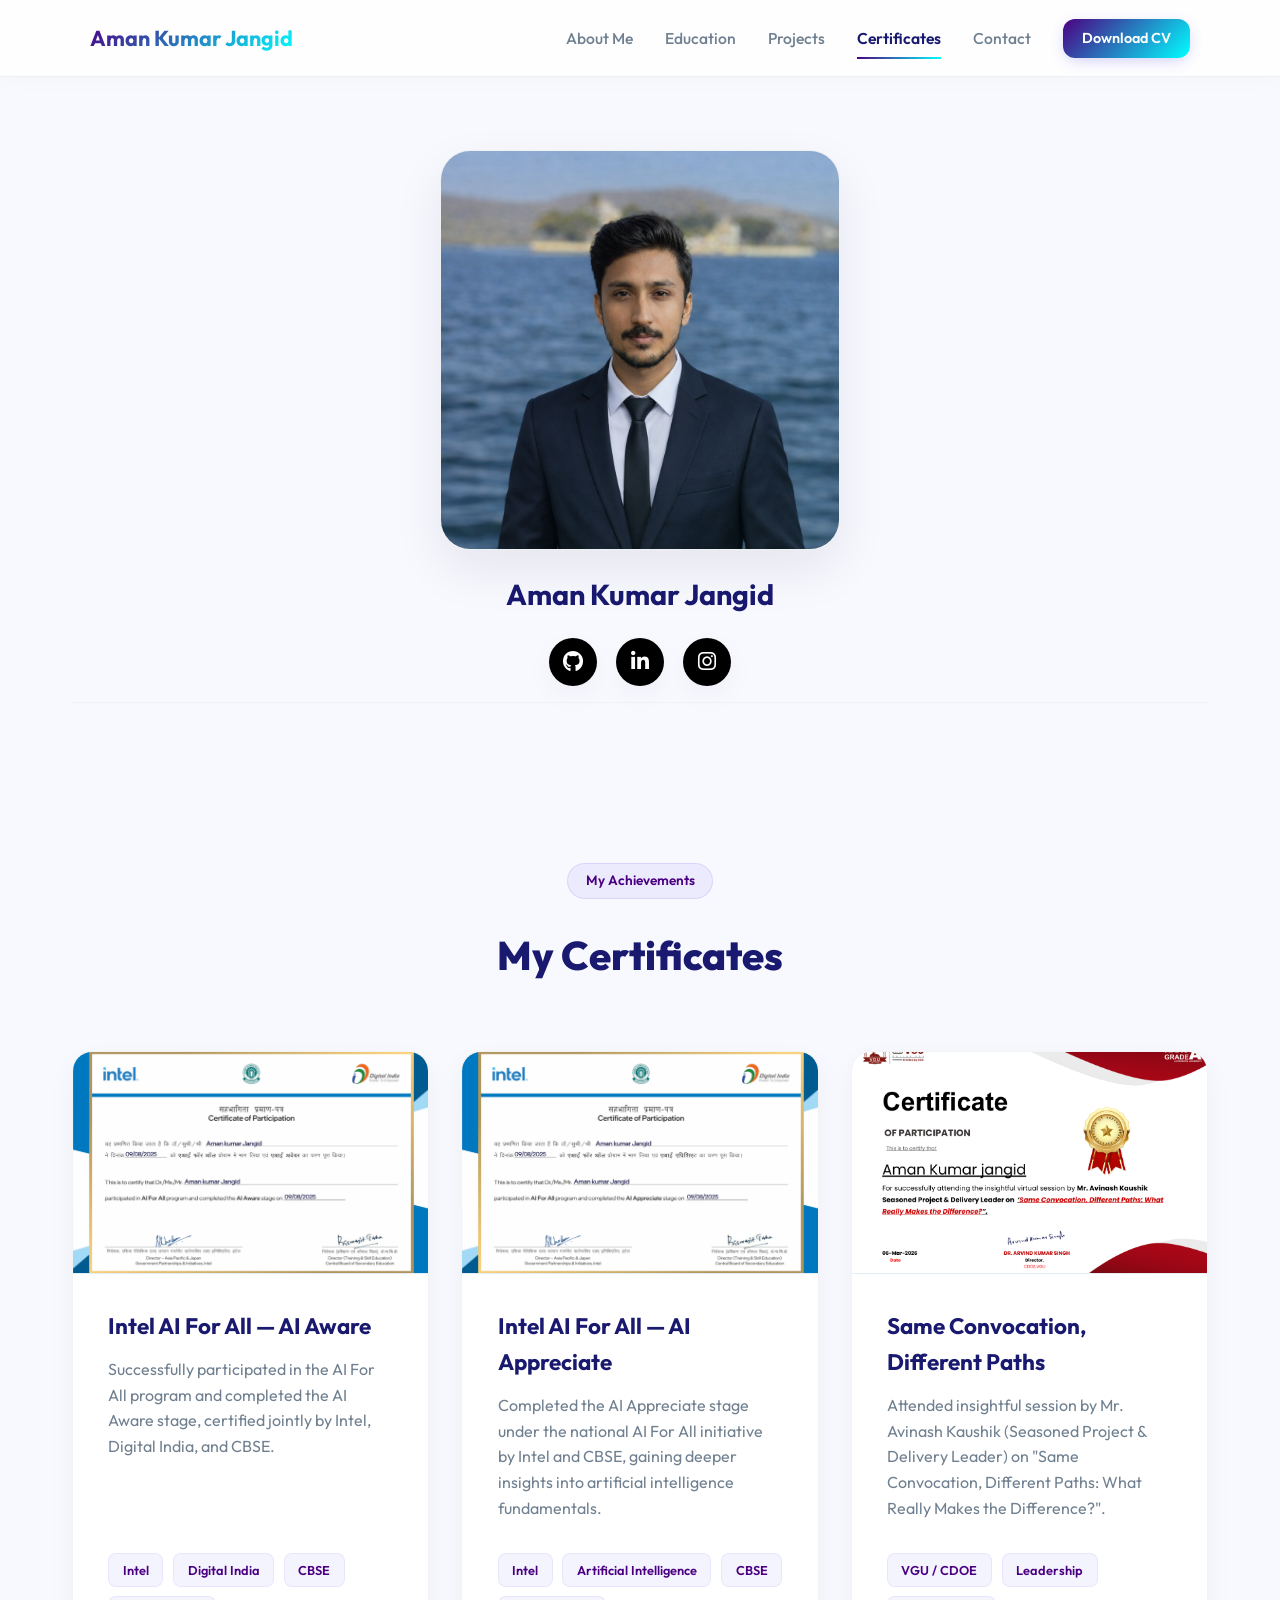
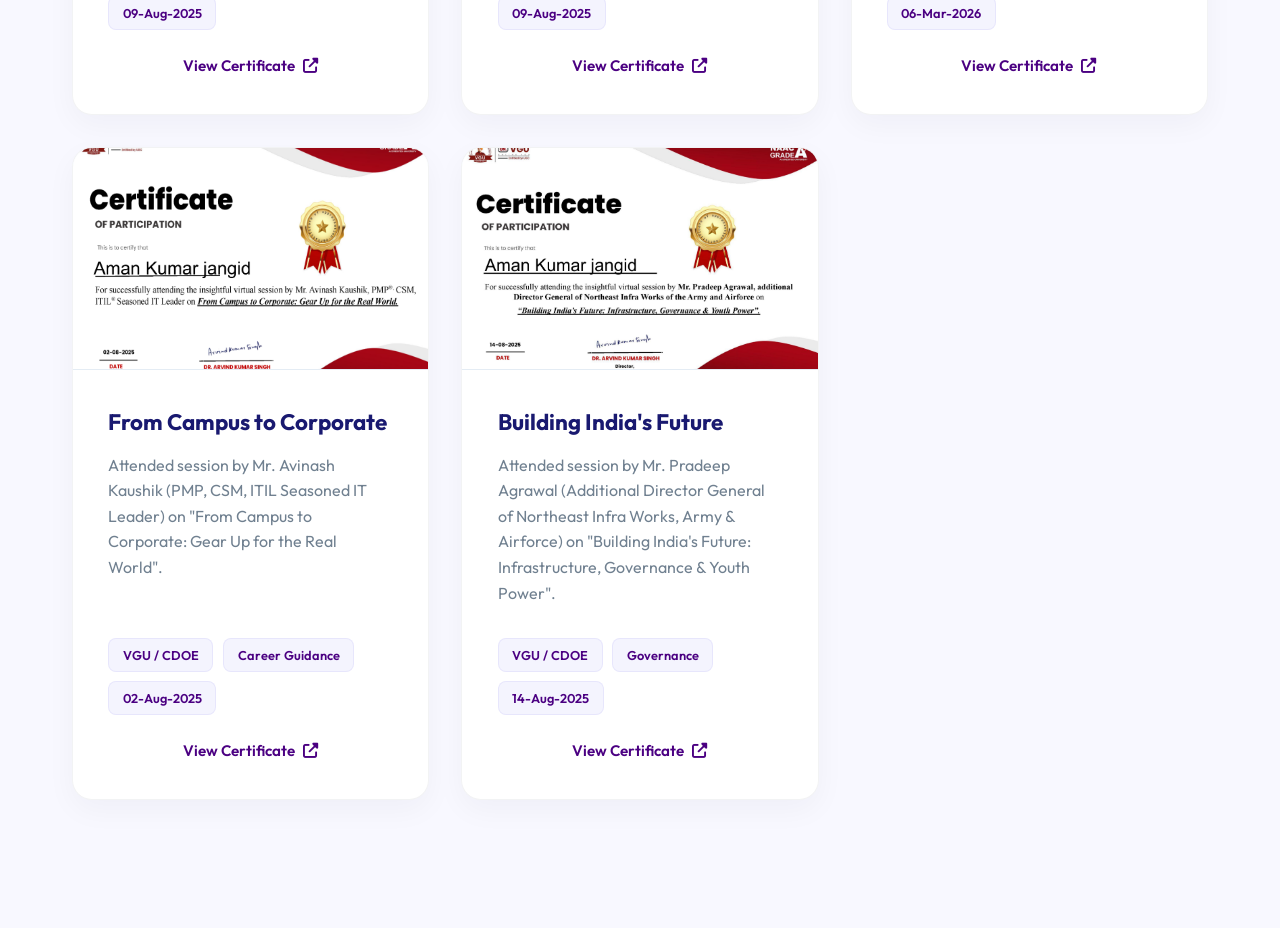
==== certificate.html @ 89d8d1a8 "certificate add update" ====
<!DOCTYPE html>
<html lang="en">
<head>
    <meta charset="UTF-8">
    <meta name="viewport" content="width=device-width, initial-scale=1.0">
    <title>Certificates - Aman Kumar Jangid</title>
    <link rel="icon" type="image/png" href="image_resume/aman.jpeg">
    <!-- Google Fonts -->
    <link rel="preconnect" href="https://fonts.googleapis.com">
    <link rel="preconnect" href="https://fonts.gstatic.com" crossorigin>
    <link href="https://fonts.googleapis.com/css2?family=Outfit:wght@300;400;500;600;700;800&display=swap" rel="stylesheet">
    <!-- Font Awesome -->
    <link rel="stylesheet" href="https://cdnjs.cloudflare.com/ajax/libs/font-awesome/6.4.0/css/all.min.css">
    <link rel="stylesheet" href="style.css">
</head>
<body>
    <!-- Background Video -->
    <div class="video-bg-container">
        <video autoplay loop muted playsinline class="video-bg">
            <source src="image_resume/3d.mp4" type="video/mp4">
        </video>
        <div class="video-bg-overlay"></div>
    </div>

    <!-- Header Navigation -->
    <header class="header">
        <a href="index.html" class="logo">Aman Kumar Jangid</a>
        <button class="mobile-nav-toggle" aria-label="Toggle navigation" id="menuToggle" aria-expanded="false">
            <span class="bar"></span>
            <span class="bar"></span>
            <span class="bar"></span>
        </button>
        <div class="nav-backdrop" id="navBackdrop"></div>
        <nav class="nav" id="navMenu">
            <a href="index.html" class="nav-link">About Me</a>
            <a href="education.html" class="nav-link">Education</a>
            <a href="project.html" class="nav-link">Projects</a>
            <a href="certificate.html" class="nav-link active">Certificates</a>
            <a href="contact.html" class="nav-link">Contact</a>
            <a href="image_resume/Aman_resume.pdf" download="Aman_Kumar_Jangid_CV.pdf" class="btn-cv">Download CV</a>
        </nav>
    </header>

    <main class="container">
        <!-- Profile Header Section -->
        <section class="profile-header-section" style="display: flex; flex-direction: column; align-items: center; text-align: center; gap: 0.8rem; padding: 2.5rem 0 1rem 0;">
            <div class="about-image-wrapper" style="margin: 0 auto;">
                <img src="image_resume/aman.jpeg" alt="Aman Kumar Jangid" class="about-image">
            </div>
            <h2 style="font-size: 1.8rem; font-weight: 700; color: var(--text-primary); margin: 0.5rem 0 0 0;">Aman Kumar Jangid</h2>
            <div class="social-links">
                <a href="https://github.com/aman977222" class="social-icon" aria-label="GitHub"><i class="fab fa-github"></i></a>
                <a href="https://www.linkedin.com/in/aman-kumar-jangid/" class="social-icon" aria-label="LinkedIn"><i class="fab fa-linkedin-in"></i></a>
                <a href="https://www.instagram.com/offical_aman1279/" class="social-icon" aria-label="Instagram"><i class="fab fa-instagram"></i></a>
            </div>
        </section>

        <!-- Certificates Section -->
        <section id="certificates" class="projects-section">
            <div class="section-header">
                <span class="badge">My Achievements</span>
                <h2 class="section-title">My Certificates</h2>
            </div>
            <div class="projects-grid">
                <!-- Certificate 1: Intel AI Aware -->
                <div class="project-card">
                    <div class="project-image">
                        <img src="certificate/intel_ai_aware.png" alt="Intel AI For All - AI Aware">
                    </div>
                    <div class="project-content">
                        <h3 class="project-name">Intel AI For All — AI Aware</h3>
                        <p class="project-desc">Successfully participated in the AI For All program and completed the AI Aware stage, certified jointly by Intel, Digital India, and CBSE.</p>
                        <div class="project-tech">
                            <span class="tech-tag">Intel</span>
                            <span class="tech-tag">Digital India</span>
                            <span class="tech-tag">CBSE</span>
                            <span class="tech-tag">09-Aug-2025</span>
                        </div>
                        <a href="certificate/intel_ai_aware.png" target="_blank" class="project-link">
                            View Certificate <i class="fas fa-external-link-alt link-icon"></i>
                        </a>
                    </div>
                </div>

                <!-- Certificate 2: Intel AI Appreciate -->
                <div class="project-card">
                    <div class="project-image">
                        <img src="certificate/intel_ai_appreciate.png" alt="Intel AI For All - AI Appreciate">
                    </div>
                    <div class="project-content">
                        <h3 class="project-name">Intel AI For All — AI Appreciate</h3>
                        <p class="project-desc">Completed the AI Appreciate stage under the national AI For All initiative by Intel and CBSE, gaining deeper insights into artificial intelligence fundamentals.</p>
                        <div class="project-tech">
                            <span class="tech-tag">Intel</span>
                            <span class="tech-tag">Artificial Intelligence</span>
                            <span class="tech-tag">CBSE</span>
                            <span class="tech-tag">09-Aug-2025</span>
                        </div>
                        <a href="certificate/intel_ai_appreciate.png" target="_blank" class="project-link">
                            View Certificate <i class="fas fa-external-link-alt link-icon"></i>
                        </a>
                    </div>
                </div>

                <!-- Certificate 3: VGU Webinar 1 -->
                <div class="project-card">
                    <div class="project-image">
                        <img src="certificate/certificate_1_p1.png" alt="Same Convocation, Different Paths">
                    </div>
                    <div class="project-content">
                        <h3 class="project-name">Same Convocation, Different Paths</h3>
                        <p class="project-desc">Attended insightful session by Mr. Avinash Kaushik (Seasoned Project &amp; Delivery Leader) on "Same Convocation, Different Paths: What Really Makes the Difference?".</p>
                        <div class="project-tech">
                            <span class="tech-tag">VGU / CDOE</span>
                            <span class="tech-tag">Leadership</span>
                            <span class="tech-tag">06-Mar-2026</span>
                        </div>
                        <a href="certificate/certificate_1_p1.png" target="_blank" class="project-link">
                            View Certificate <i class="fas fa-external-link-alt link-icon"></i>
                        </a>
                    </div>
                </div>

                <!-- Certificate 4: VGU Webinar 2 -->
                <div class="project-card">
                    <div class="project-image">
                        <img src="certificate/certificate_2_p1.png" alt="From Campus to Corporate">
                    </div>
                    <div class="project-content">
                        <h3 class="project-name">From Campus to Corporate</h3>
                        <p class="project-desc">Attended session by Mr. Avinash Kaushik (PMP, CSM, ITIL Seasoned IT Leader) on "From Campus to Corporate: Gear Up for the Real World".</p>
                        <div class="project-tech">
                            <span class="tech-tag">VGU / CDOE</span>
                            <span class="tech-tag">Career Guidance</span>
                            <span class="tech-tag">02-Aug-2025</span>
                        </div>
                        <a href="certificate/certificate_2_p1.png" target="_blank" class="project-link">
                            View Certificate <i class="fas fa-external-link-alt link-icon"></i>
                        </a>
                    </div>
                </div>

                <!-- Certificate 5: VGU Webinar 3 -->
                <div class="project-card">
                    <div class="project-image">
                        <img src="certificate/certificate_3_p1.png" alt="Building India's Future">
                    </div>
                    <div class="project-content">
                        <h3 class="project-name">Building India's Future</h3>
                        <p class="project-desc">Attended session by Mr. Pradeep Agrawal (Additional Director General of Northeast Infra Works, Army &amp; Airforce) on "Building India's Future: Infrastructure, Governance &amp; Youth Power".</p>
                        <div class="project-tech">
                            <span class="tech-tag">VGU / CDOE</span>
                            <span class="tech-tag">Governance</span>
                            <span class="tech-tag">14-Aug-2025</span>
                        </div>
                        <a href="certificate/certificate_3_p1.png" target="_blank" class="project-link">
                            View Certificate <i class="fas fa-external-link-alt link-icon"></i>
                        </a>
                    </div>
                </div>
            </div>
        </section>
    </main>

    <!-- Navigation & Interaction Script -->
    <script src="script.js" defer></script>
</body>
</html>
---- style.css ----
/* Core Design Tokens and Reset */
:root {
    --bg-primary: ghostwhite;
    --bg-secondary: white;
    --text-primary: midnightblue;
    --text-secondary: slategray;
    --accent-indigo: indigo;
    --primary-color: var(--accent-indigo);
    --accent-cyan: cyan;
    --gradient-accent: linear-gradient(135deg, var(--accent-indigo), var(--accent-cyan));
    --glass-bg: rgba(255, 255, 255, 0.8);
    --glass-border: rgba(15, 23, 42, 0.06);
    --card-shadow: 0 10px 30px rgba(15, 23, 42, 0.04);
    --card-shadow-hover: 0 20px 40px rgba(15, 23, 42, 0.08);
    --font-sans: 'Outfit', sans-serif;
    --transition-smooth: all 0.3s cubic-bezier(0.4, 0, 0.2, 1);
}

* {
    margin: 0;
    padding: 0;
    box-sizing: border-box;
}

html {
    scroll-behavior: smooth;
}

body {
    background-color: var(--bg-primary);
    color: var(--text-primary);
    font-family: var(--font-sans);
    line-height: 1.6;
    overflow-x: hidden;
}

/* Header Styling (Glassmorphism & Sticky) */
.header {
    position: fixed;
    top: 0;
    left: 0;
    width: 100%;
    display: flex;
    justify-content: space-between;
    align-items: center;
    padding: 1.1rem 7%;
    background: var(--glass-bg);
    backdrop-filter: blur(12px);
    -webkit-backdrop-filter: blur(12px);
    border-bottom: 1px solid var(--glass-border);
    z-index: 1000;
    transition: var(--transition-smooth);
    box-shadow: 0 4px 20px rgba(0, 0, 0, 0.02);
}

.logo {
    font-size: 1.35rem;
    font-weight: 700;
    text-decoration: none;
    color: var(--text-primary);
    background: var(--gradient-accent);
    -webkit-background-clip: text;
    background-clip: text;
    -webkit-text-fill-color: transparent;
    transition: var(--transition-smooth);
    white-space: nowrap;
    flex-shrink: 0;
}

.logo:hover {
    transform: translateY(-1px);
}

.nav {
    display: flex;
    gap: 2rem;
    align-items: center;
}

.nav-link {
    font-size: 0.98rem;
    font-weight: 500;
    color: var(--text-secondary);
    text-decoration: none;
    position: relative;
    padding: 0.5rem 0;
    transition: var(--transition-smooth);
    white-space: nowrap;
}

.nav-link::after {
    content: '';
    position: absolute;
    bottom: 0;
    left: 0;
    width: 0;
    height: 2px;
    background: var(--gradient-accent);
    transition: var(--transition-smooth);
}

.nav-link:hover {
    color: var(--text-primary);
}

.nav-link.active {
    color: var(--text-primary);
    font-weight: 600;
}

.nav-link.active::after {
    width: 100%;
}

.nav-link:hover::after {
    width: 100%;
}

.btn-cv {
    display: inline-flex;
    align-items: center;
    justify-content: center;
    padding: 0.5rem 1.2rem;
    border-radius: 12px;
    font-size: 0.9rem;
    font-weight: 600;
    text-decoration: none;
    cursor: pointer;
    background: var(--gradient-accent);
    color: white !important; /* Pure White */
    border: none;
    box-shadow: 0 4px 15px -3px rgba(79, 70, 229, 0.3); /* Indigo Shadow */
    transition: var(--transition-smooth);
    white-space: nowrap;
}

.btn-cv:hover {
    transform: translateY(-2px);
    box-shadow: 0 8px 20px -3px rgba(79, 70, 229, 0.5);
}

/* Mobile Nav Toggle Button */
.mobile-nav-toggle {
    display: none;
    flex-direction: column;
    justify-content: space-between;
    width: 28px;
    height: 20px;
    background: transparent;
    border: none;
    cursor: pointer;
    padding: 0;
    z-index: 1001;
}

.mobile-nav-toggle .bar {
    height: 2.5px;
    width: 100%;
    background: var(--text-primary);
    border-radius: 4px;
    transition: all 0.3s cubic-bezier(0.4, 0, 0.2, 1);
}

.mobile-nav-toggle.active .bar:nth-child(1) {
    transform: translateY(8.5px) rotate(45deg);
    background: var(--accent-indigo);
}

.mobile-nav-toggle.active .bar:nth-child(2) {
    opacity: 0;
    transform: scaleX(0);
}

.mobile-nav-toggle.active .bar:nth-child(3) {
    transform: translateY(-9px) rotate(-45deg);
    background: var(--accent-indigo);
}

/* Backdrop for Mobile Nav Drawer */
.nav-backdrop {
    position: fixed;
    top: 0;
    left: 0;
    width: 100vw;
    height: 100vh;
    background: rgba(15, 23, 42, 0.4);
    backdrop-filter: blur(4px);
    -webkit-backdrop-filter: blur(4px);
    opacity: 0;
    visibility: hidden;
    transition: opacity 0.3s ease, visibility 0.3s ease;
    z-index: 998;
}

.nav-backdrop.active {
    opacity: 1;
    visibility: visible;
}

/* Main Container and Spacing between Sections */
.container {
    padding-top: 110px;
    max-width: 1200px;
    margin: 0 auto;
    padding-left: 2rem;
    padding-right: 2rem;
}

section {
    padding: 6rem 0;
    margin-bottom: 4rem; /* Spacing between sections */
    border-bottom: 1px solid rgba(0, 0, 0, 0.03);
}

section:last-of-type {
    border-bottom: none;
    margin-bottom: 2rem;
}

/* Generic Section Header styling */
.section-header {
    text-align: center;
    margin-bottom: 4rem;
}

.section-title {
    font-size: 2.5rem;
    font-weight: 800;
    color: var(--text-primary);
    margin-top: 0.5rem;
}

/* About Section */
.about-section {
    display: flex;
    align-items: center;
}

.about-container {
    display: grid;
    grid-template-columns: 1fr 1.2fr;
    gap: 5rem;
    align-items: center;
    width: 100%;
}

@media (max-width: 768px) {
    .about-container {
        grid-template-columns: 1fr;
        gap: 3rem;
        text-align: center;
    }
}

.about-left-column {
    display: flex;
    flex-direction: column;
    align-items: center;
    gap: 1.5rem;
}

.social-links {
    display: flex;
    justify-content: center;
    align-items: center;
    gap: 1.2rem;
    margin-top: 0.5rem;
}

.social-icon {
    display: inline-flex;
    justify-content: center;
    align-items: center;
    width: 48px;
    height: 48px;
    border-radius: 50%;
    background: var(--bg-secondary);
    background-color: black;
    color: white;
    border: 1px solid var(--glass-border);
    font-size: 1.3rem;
    text-decoration: none !important;
    box-shadow: var(--card-shadow);
    transition: var(--transition-smooth);
}

.social-icon:hover {
    color: white;
    background: var(--gradient-accent);
    transform: translateY(-4px);
    box-shadow: 0 10px 20px rgba(79, 70, 229, 0.2);
    border-color: transparent;
}

.about-image-wrapper {
    position: relative;
    border-radius: 30px;
    overflow: hidden;
    aspect-ratio: 1;
    background: var(--bg-secondary);
    border: 1px solid var(--glass-border);
    box-shadow: 0 20px 50px rgba(15, 23, 42, 0.08);
    max-width: 400px;
    margin: 0 auto;
}

.about-image-wrapper::before {
    content: '';
    position: absolute;
    inset: 0;
    background: var(--gradient-accent);
    opacity: 0.03;
    z-index: 1;
    transition: var(--transition-smooth);
}

.about-image {
    width: 100%;
    height: 100%;
    object-fit: cover;
    display: block;
    transition: var(--transition-smooth);
}

.about-image-wrapper:hover .about-image {
    transform: scale(1.05);
}

.badge {
    display: inline-block;
    padding: 0.4rem 1.1rem;
    border-radius: 50px;
    background: rgba(79, 70, 229, 0.07);
    color: var(--accent-indigo);
    font-size: 0.85rem;
    font-weight: 600;
    margin-bottom: 1rem;
    border: 1px solid rgba(79, 70, 229, 0.12);
}

.about-title {
    font-size: 3rem;
    font-weight: 800;
    margin-bottom: 1.5rem;
    line-height: 1.15;
    letter-spacing: -0.02em;
}

.about-description {
    color: var(--text-secondary);
    font-size: 1.15rem;
    margin-bottom: 2rem;
}

.skills-wrapper {
    margin-bottom: 2.5rem;
    text-align: left;
}

.skills-wrapper h3 {
    font-size: 1.3rem;
    font-weight: 600;
    margin-bottom: 1.2rem;
    color: var(--text-primary);
}

.skills-list {
    display: grid;
    grid-template-columns: repeat(2, 1fr);
    gap: 1.2rem;
    list-style: none;
}

@media (max-width: 480px) {
    .skills-list {
        grid-template-columns: 1fr;
    }
}

.skills-list li {
    display: flex;
    align-items: center;
    gap: 0.75rem;
    color: var(--text-secondary);
    font-weight: 500;
    font-size: 1.05rem;
}

.skills-list li:hover {
    color: var(--text-primary);
}

.skill-dot {
    width: 8px;
    height: 8px;
    border-radius: 50%;
    background: var(--accent-cyan);
    box-shadow: 0 0 10px rgba(6, 182, 212, 0.4);
}

/* Education Section Styling */
.education-wrapper {
    margin-bottom: 2.5rem;
    text-align: left;
}

.education-wrapper h3 {
    font-size: 1.3rem;
    font-weight: 600;
    margin-bottom: 1.2rem;
    color: var(--text-primary);
}

.education-list {
    display: flex;
    flex-direction: column;
    gap: 1.2rem;
}

.education-card {
    background: var(--bg-secondary);
    border: 1px solid var(--glass-border);
    border-radius: 16px;
    padding: 1.2rem 1.5rem;
    box-shadow: var(--card-shadow);
    transition: var(--transition-smooth);
    position: relative;
    overflow: hidden;
}

.education-card:hover {
    transform: translateY(-2px);
    box-shadow: var(--card-shadow-hover);
    border-color: rgba(79, 70, 229, 0.1);
}

.education-card::before {
    content: '';
    position: absolute;
    top: 0;
    left: 0;
    height: 100%;
    width: 4px;
    background: var(--gradient-accent);
}

.education-card-header {
    display: flex;
    flex-direction: column;
    align-items: flex-start;
    gap: 0.4rem;
}

.education-degree {
    font-size: 1.1rem;
    font-weight: 700;
    color: var(--text-primary);
}

.education-duration {
    font-size: 0.85rem;
    font-weight: 600;
    color: var(--accent-indigo);
    background: rgba(79, 70, 229, 0.06);
    padding: 0.3rem 0.75rem;
    border-radius: 20px;
    border: 1px solid rgba(79, 70, 229, 0.1);
    white-space: nowrap;
}

.education-school {
    font-size: 0.95rem;
    color: var(--text-secondary);
    font-weight: 500;
    margin-top: 0.4rem;
}

/* Button & Icon Styling */
.btn {
    display: inline-flex;
    align-items: center;
    justify-content: center;
    gap: 0.75rem;
    padding: 0.9rem 2.2rem;
    border-radius: 14px;
    font-size: 1rem;
    font-weight: 600;
    text-decoration: none;
    cursor: pointer;
    transition: var(--transition-smooth);
}

.btn-primary {
    background: var(--gradient-accent);
    color: white; /* Pure White */
    border: none;
    box-shadow: 0 10px 25px -5px rgba(79, 70, 229, 0.3); /* Indigo Shadow */
}

.btn-primary:hover {
    transform: translateY(-2px);
    box-shadow: 0 15px 30px -5px rgba(79, 70, 229, 0.45);
}

.btn-primary:active {
    transform: translateY(0);
}

.icon {
    width: 20px;
    height: 20px;
}

/* Projects Section Styling */
.projects-grid {
    display: grid;
    grid-template-columns: repeat(auto-fit, minmax(320px, 1fr));
    gap: 2rem;
    width: 100%;
}

.project-card {
    background-color: var(--bg-secondary);
    border-radius: 20px;
    border: 1px solid rgba(15, 23, 42, 0.05);
    box-shadow: var(--card-shadow);
    transition: var(--transition-smooth);
    overflow: hidden;
    display: flex;
    flex-direction: column;
}

.project-card:hover {
    transform: translateY(-6px);
    box-shadow: var(--card-shadow-hover);
    border-color: rgba(79, 70, 229, 0.1);
}

.project-image {
    width: 100%;
    aspect-ratio: 16 / 10;
    overflow: hidden;
    background-color: aliceblue;
    border-bottom: 1px solid rgba(15, 23, 42, 0.05);
}

.project-image img {
    width: 100%;
    height: 100%;
    object-fit: cover;
    transition: var(--transition-smooth);
}

.project-card:hover .project-image img {
    transform: scale(1.04);
}

.project-content {
    padding: 2.2rem;
    display: flex;
    flex-direction: column;
    flex-grow: 1;
}

.project-name {
    font-size: 1.4rem;
    font-weight: 700;
    margin-bottom: 0.75rem;
    color: var(--text-primary);
}

.project-desc {
    color: var(--text-secondary);
    font-size: 1rem;
    line-height: 1.6;
    margin-bottom: 2rem;
    flex-grow: 1;
}

.project-tech {
    display: flex;
    flex-wrap: wrap;
    gap: 0.6rem;
}

.tech-tag {
    font-size: 0.8rem;
    font-weight: 600;
    color: var(--accent-indigo);
    background: rgba(79, 70, 229, 0.06);
    padding: 0.35rem 0.85rem;
    border-radius: 8px;
    border: 1px solid rgba(79, 70, 229, 0.08);
}

.project-link {
    margin-top: 1.5rem;
    display: inline-flex;
    align-items: center;
    gap: 0.5rem;
    color: var(--accent-indigo);
    text-decoration: none;
    font-weight: 600;
    font-size: 0.95rem;
    align-self: center;
    transition: var(--transition-smooth);
}

.project-link:hover {
    color: var(--accent-cyan);
}

.link-icon {
    width: 16px;
    height: 16px;
    transition: var(--transition-smooth);
}

.project-link:hover .link-icon {
    transform: translate(2px, -2px);
}

/* Contact Section Styling */
.contact-section {
    display: flex;
    flex-direction: column;
    align-items: center;
}

.contact-card {
    background: var(--bg-secondary);
    width: 100%;
    max-width: 600px;
    border-radius: 24px;
    padding: 3rem;
    box-shadow: var(--card-shadow);
    border: 1px solid rgba(15, 23, 42, 0.04);
}

@media (max-width: 576px) {
    .contact-card {
        padding: 2rem 1.5rem;
    }
}

.contact-form {
    display: flex;
    flex-direction: column;
    gap: 1.5rem;
}

.form-group {
    display: flex;
    flex-direction: column;
    gap: 0.5rem;
}

.form-label {
    font-size: 0.95rem;
    font-weight: 600;
    color: var(--text-primary);
    margin-left: 0.2rem;
}

.form-input, .form-textarea {
    font-family: var(--font-sans);
    font-size: 1rem;
    padding: 0.9rem 1.1rem;
    border-radius: 12px;
    border: 1px solid lightgray;
    background-color: white;
    color: var(--text-primary);
    transition: var(--transition-smooth);
    outline: none;
}

.form-input::placeholder, .form-textarea::placeholder {
    color: lightslategray;
}

.form-input:focus, .form-textarea:focus {
    border-color: var(--accent-indigo);
    box-shadow: 0 0 0 4px rgba(79, 70, 229, 0.12);
}

.btn-submit {
    align-self: flex-start;
    width: 100%;
    margin-top: 1rem;
}

@media (min-width: 576px) {
    .btn-submit {
        width: auto;
    }
}

/* ==========================================
   Web3Forms Custom Premium Notifications & Loader
   ========================================== */



/* Form Status Messages */
.form-status {
    width: 100%;
    padding: 0;
    border-radius: 14px;
    font-size: 0.95rem;
    font-weight: 600;
    display: flex;
    align-items: center;
    gap: 0.8rem;
    transition: all 0.35s cubic-bezier(0.4, 0, 0.2, 1);
    opacity: 0;
    transform: translateY(8px);
    pointer-events: none;
    max-height: 0;
    overflow: hidden;
    border: 1px solid transparent;
}

.form-status.show {
    opacity: 1;
    transform: translateY(0);
    pointer-events: auto;
    max-height: 80px;
    padding: 1rem 1.2rem;
    margin-top: 1.2rem;
}

.form-status.success {
    background: rgba(16, 185, 129, 0.06);
    border-color: rgba(16, 185, 129, 0.2);
    color: darkgreen;
}

.form-status.error {
    background: rgba(239, 68, 68, 0.06);
    border-color: rgba(239, 68, 68, 0.2);
    color: darkred;
}

.status-icon {
    font-size: 1.1rem;
    display: inline-flex;
    align-items: center;
    justify-content: center;
    width: 22px;
    height: 22px;
    border-radius: 50%;
    background: currentColor;
    color: white;
    font-weight: bold;
}

.form-status.success .status-icon {
    background: mediumseagreen;
}

.form-status.error .status-icon {
    background: crimson;
}

/* Loading Spinner for Submit Button */
.btn-submit:disabled {
    opacity: 0.75;
    cursor: not-allowed;
    transform: none !important;
    box-shadow: none !important;
}

.btn-submit .spinner {
    width: 18px;
    height: 18px;
    border: 2.5px solid rgba(255, 255, 255, 0.3);
    border-radius: 50%;
    border-top-color: white;
    animation: spin 0.8s linear infinite;
    display: inline-block;
}

@keyframes spin {
    to {
        transform: rotate(360deg);
    }
}

@keyframes fadeIn {
    from {
        opacity: 0;
        transform: translateY(-8px);
    }
    to {
        opacity: 1;
        transform: translateY(0);
    }
}

/* Contact Grid Layout */
.contact-container {
    display: grid;
    grid-template-columns: 1fr 1.2fr;
    gap: 4rem;
    align-items: start;
    width: 100%;
    max-width: 1100px;
    margin: 0 auto;
}

.contact-info-column {
    background: var(--bg-secondary);
    border-radius: 24px;
    padding: 3rem;
    box-shadow: var(--card-shadow);
    border: 1px solid rgba(15, 23, 42, 0.04);
    display: flex;
    flex-direction: column;
    gap: 1.5rem;
}

.contact-info-column h3 {
    font-size: 1.8rem;
    font-weight: 700;
    color: var(--text-primary);
}

.contact-info-subtitle {
    font-size: 1.05rem;
    color: var(--text-secondary);
    line-height: 1.6;
}

.contact-info-column .about-contact-info {
    display: flex;
    flex-direction: column;
    gap: 1.2rem;
    margin-top: 1rem;
}

.contact-info-column .about-contact-info p {
    display: flex;
    align-items: center;
    gap: 1.2rem;
    font-size: 1.05rem;
    color: var(--text-primary);
    font-weight: 500;
}

.contact-info-column .about-contact-info i {
    color: var(--primary-color);
    font-size: 1.4rem;
    width: 44px;
    height: 44px;
    background: rgba(79, 70, 229, 0.06);
    border-radius: 50%;
    display: inline-flex;
    justify-content: center;
    align-items: center;
    flex-shrink: 0;
    transition: var(--transition-smooth);
    border: 1px solid rgba(79, 70, 229, 0.1);
}

.contact-info-column .about-contact-info p:hover i {
    background: var(--gradient-accent);
    color: white; /* Pure White */
    transform: translateY(-2px);
    border-color: transparent;
}

/* ==========================================
   Background Video Styles
   ========================================== */

.video-bg-container {
    position: fixed;
    top: 0;
    left: 0;
    width: 100vw;
    height: 100vh;
    z-index: -100;
    overflow: hidden;
    pointer-events: none;
    background: transparent;
}

.video-bg {
    position: absolute;
    top: 50%;
    left: 50%;
    width: 100%;
    height: 100%;
    object-fit: cover;
    transform: translate(-50%, -50%);
}

.video-bg-overlay {
    position: absolute;
    top: 0;
    left: 0;
    width: 100%;
    height: 100%;
    background: transparent;
}

/* ==========================================
   Responsive & Mobile Styles
   ========================================== */

@media (max-width: 992px) {
    .about-container {
        gap: 3.5rem;
    }
    .about-title {
        font-size: 2.5rem;
    }
}

@media (max-width: 768px) {
    .header {
        padding: 0.85rem 5%;
    }

    .logo {
        font-size: 1.2rem;
    }

    .mobile-nav-toggle {
        display: flex;
    }

    .nav {
        position: fixed;
        top: 0;
        right: -100%;
        width: min(78vw, 300px);
        height: 100vh;
        background: rgba(255, 255, 255, 0.98);
        backdrop-filter: blur(24px);
        -webkit-backdrop-filter: blur(24px);
        box-shadow: -10px 0 35px rgba(15, 23, 42, 0.12);
        display: flex;
        flex-direction: column;
        justify-content: flex-start;
        align-items: flex-start;
        padding: 5.5rem 1.8rem 2rem 1.8rem;
        gap: 1.2rem;
        transition: right 0.35s cubic-bezier(0.4, 0, 0.2, 1);
        z-index: 999;
        border-left: 1px solid var(--glass-border);
    }

    .nav.active {
        right: 0;
    }

    .nav-link {
        font-size: 1.1rem;
        width: 100%;
        padding: 0.6rem 0;
        border-bottom: 1px solid rgba(15, 23, 42, 0.04);
    }

    .nav-link::after {
        display: none;
    }

    .nav-link.active {
        color: var(--accent-indigo);
        font-weight: 700;
        padding-left: 0.5rem;
        border-left: 3px solid var(--accent-indigo);
    }

    .btn-cv {
        margin-top: 0.8rem;
        width: 100%;
        text-align: center;
        padding: 0.75rem 1.2rem;
        font-size: 0.95rem;
    }

    .container {
        padding-top: 85px;
        padding-left: 1.2rem;
        padding-right: 1.2rem;
    }

    section {
        padding: 3rem 0;
        margin-bottom: 2rem;
    }

    .about-container {
        grid-template-columns: 1fr;
        gap: 2.2rem;
        text-align: center;
    }

    .about-image-wrapper {
        max-width: 230px;
    }

    .about-title {
        font-size: 2.1rem;
        margin-bottom: 1rem;
    }

    .about-description {
        font-size: 1rem;
        margin-bottom: 1.5rem;
    }

    .section-title {
        font-size: 2rem;
    }

    .section-header {
        margin-bottom: 2.5rem;
    }

    .skills-list {
        grid-template-columns: 1fr;
        gap: 0.8rem;
    }

    .education-card {
        padding: 1rem 1.2rem;
    }

    .projects-grid {
        grid-template-columns: 1fr;
        gap: 1.5rem;
    }

    .project-content {
        padding: 1.5rem;
    }

    .project-desc {
        margin-bottom: 1.2rem;
        font-size: 0.95rem;
    }

    .contact-container {
        grid-template-columns: 1fr;
        gap: 2rem;
    }

    .contact-card,
    .contact-info-column {
        padding: 1.8rem 1.4rem;
        border-radius: 20px;
    }

    .contact-info-column .about-contact-info p {
        font-size: 0.95rem;
        gap: 0.9rem;
        word-break: break-word;
        overflow-wrap: break-word;
    }
}

@media (max-width: 480px) {
    .header {
        padding: 0.75rem 4%;
    }

    .logo {
        font-size: 1.1rem;
    }

    .container {
        padding-top: 75px;
        padding-left: 0.9rem;
        padding-right: 0.9rem;
    }

    section {
        padding: 2.2rem 0;
        margin-bottom: 1.5rem;
    }

    .about-image-wrapper {
        max-width: 190px;
        border-radius: 22px;
    }

    .about-title {
        font-size: 1.7rem;
    }

    .section-title {
        font-size: 1.65rem;
    }

    .contact-card,
    .contact-info-column {
        padding: 1.4rem 1rem;
        border-radius: 16px;
    }

    .contact-info-column .about-contact-info i {
        width: 38px;
        height: 38px;
        font-size: 1.15rem;
    }

    .btn {
        padding: 0.8rem 1.5rem;
        font-size: 0.95rem;
    }

    .certificates-grid {
        grid-template-columns: 1fr;
        gap: 1.5rem;
    }
}

/* ==========================================
   Certificates Section, Cards & Lightbox Styles
   ========================================== */
.certificates-section {
    padding: 2rem 0 4rem 0;
}

.certificates-grid {
    display: grid;
    grid-template-columns: repeat(auto-fit, minmax(330px, 1fr));
    gap: 2.2rem;
    width: 100%;
}

.certificate-card {
    background: var(--bg-secondary);
    border-radius: 20px;
    border: 1px solid rgba(15, 23, 42, 0.06);
    box-shadow: var(--card-shadow);
    transition: var(--transition-smooth);
    overflow: hidden;
    display: flex;
    flex-direction: column;
    position: relative;
}

.certificate-card:hover {
    transform: translateY(-8px);
    box-shadow: 0 25px 45px -10px rgba(79, 70, 229, 0.18);
    border-color: rgba(79, 70, 229, 0.25);
}

.certificate-thumb-wrapper {
    position: relative;
    width: 100%;
    aspect-ratio: 16 / 11;
    background: #f8fafc;
    overflow: hidden;
    cursor: pointer;
    border-bottom: 1px solid rgba(15, 23, 42, 0.05);
    display: flex;
    align-items: center;
    justify-content: center;
}

.certificate-thumb {
    width: 100%;
    height: 100%;
    object-fit: contain;
    background: #ffffff;
    padding: 0.4rem;
    transition: transform 0.4s cubic-bezier(0.4, 0, 0.2, 1);
    display: block;
}

.certificate-card:hover .certificate-thumb {
    transform: scale(1.05);
}

.certificate-overlay {
    position: absolute;
    inset: 0;
    background: rgba(15, 23, 42, 0.6);
    backdrop-filter: blur(4px);
    -webkit-backdrop-filter: blur(4px);
    display: flex;
    flex-direction: column;
    align-items: center;
    justify-content: center;
    gap: 0.6rem;
    opacity: 0;
    transition: opacity 0.3s ease;
    color: #ffffff;
}

.certificate-card:hover .certificate-overlay {
    opacity: 1;
}

.certificate-overlay span {
    font-weight: 600;
    font-size: 0.95rem;
    letter-spacing: 0.3px;
    display: flex;
    align-items: center;
    gap: 0.5rem;
    background: rgba(255, 255, 255, 0.25);
    padding: 0.45rem 1.1rem;
    border-radius: 30px;
    border: 1px solid rgba(255, 255, 255, 0.4);
    box-shadow: 0 4px 15px rgba(0, 0, 0, 0.2);
}

.certificate-content {
    padding: 1.8rem;
    display: flex;
    flex-direction: column;
    flex-grow: 1;
    gap: 1rem;
}

.certificate-meta {
    display: flex;
    justify-content: space-between;
    align-items: center;
    flex-wrap: wrap;
    gap: 0.5rem;
    font-size: 0.85rem;
}

.certificate-issuer {
    font-weight: 600;
    color: var(--accent-indigo);
    background: rgba(79, 70, 229, 0.08);
    padding: 0.3rem 0.8rem;
    border-radius: 30px;
    border: 1px solid rgba(79, 70, 229, 0.15);
}

.certificate-date {
    color: var(--text-secondary);
    display: flex;
    align-items: center;
    gap: 0.35rem;
    font-weight: 500;
}

.certificate-title {
    font-size: 1.2rem;
    font-weight: 700;
    color: var(--text-primary);
    line-height: 1.4;
}

.certificate-speaker {
    font-size: 0.92rem;
    color: var(--text-secondary);
    display: flex;
    align-items: flex-start;
    gap: 0.6rem;
    line-height: 1.5;
}

.certificate-speaker i {
    color: var(--accent-indigo);
    margin-top: 4px;
    flex-shrink: 0;
}

.certificate-actions {
    display: flex;
    gap: 0.8rem;
    margin-top: auto;
    padding-top: 0.8rem;
}

.btn-cert-view, .btn-cert-download {
    flex: 1;
    display: inline-flex;
    align-items: center;
    justify-content: center;
    gap: 0.5rem;
    padding: 0.7rem 1rem;
    border-radius: 12px;
    font-size: 0.9rem;
    font-weight: 600;
    text-decoration: none;
    transition: var(--transition-smooth);
    cursor: pointer;
    white-space: nowrap;
}

.btn-cert-view {
    background: rgba(79, 70, 229, 0.08);
    color: var(--accent-indigo);
    border: 1px solid rgba(79, 70, 229, 0.2);
}

.btn-cert-view:hover {
    background: var(--accent-indigo);
    color: #ffffff;
    transform: translateY(-2px);
    box-shadow: 0 4px 12px rgba(79, 70, 229, 0.25);
}

.btn-cert-download {
    background: var(--gradient-accent);
    color: #ffffff !important;
    border: none;
    box-shadow: 0 4px 15px -2px rgba(79, 70, 229, 0.3);
}

.btn-cert-download:hover {
    transform: translateY(-2px);
    box-shadow: 0 8px 20px -2px rgba(79, 70, 229, 0.45);
}

/* Modal Lightbox for Certificate Zoom View */
.cert-modal {
    position: fixed;
    inset: 0;
    background: rgba(15, 23, 42, 0.82);
    backdrop-filter: blur(12px);
    -webkit-backdrop-filter: blur(12px);
    z-index: 2000;
    display: flex;
    align-items: center;
    justify-content: center;
    padding: 1.5rem;
    opacity: 0;
    visibility: hidden;
    transition: all 0.3s cubic-bezier(0.4, 0, 0.2, 1);
}

.cert-modal.active {
    opacity: 1;
    visibility: visible;
}

.cert-modal-dialog {
    position: relative;
    max-width: 900px;
    width: 100%;
    background: #ffffff;
    border-radius: 24px;
    overflow: hidden;
    box-shadow: 0 30px 70px rgba(0, 0, 0, 0.4);
    transform: scale(0.92);
    transition: transform 0.3s cubic-bezier(0.4, 0, 0.2, 1);
    display: flex;
    flex-direction: column;
}

.cert-modal.active .cert-modal-dialog {
    transform: scale(1);
}

.cert-modal-header {
    padding: 1.2rem 1.8rem;
    display: flex;
    align-items: center;
    justify-content: space-between;
    border-bottom: 1px solid rgba(15, 23, 42, 0.08);
    background: #fafafa;
}

.cert-modal-title {
    font-size: 1.15rem;
    font-weight: 700;
    color: var(--text-primary);
}

.cert-modal-close {
    background: transparent;
    border: none;
    font-size: 1.3rem;
    cursor: pointer;
    color: var(--text-secondary);
    width: 38px;
    height: 38px;
    display: flex;
    align-items: center;
    justify-content: center;
    border-radius: 50%;
    transition: var(--transition-smooth);
}

.cert-modal-close:hover {
    background: rgba(0, 0, 0, 0.08);
    color: #000;
}

.cert-modal-body {
    padding: 1.5rem;
    display: flex;
    align-items: center;
    justify-content: center;
    background: #f1f5f9;
    max-height: 68vh;
    overflow: auto;
}

.cert-modal-body img {
    max-width: 100%;
    max-height: 62vh;
    object-fit: contain;
    border-radius: 12px;
    box-shadow: 0 10px 30px rgba(0, 0, 0, 0.15);
    background: #ffffff;
}

.cert-modal-footer {
    padding: 1.2rem 1.8rem;
    display: flex;
    justify-content: flex-end;
    gap: 1rem;
    border-top: 1px solid rgba(15, 23, 42, 0.08);
    background: #ffffff;
}
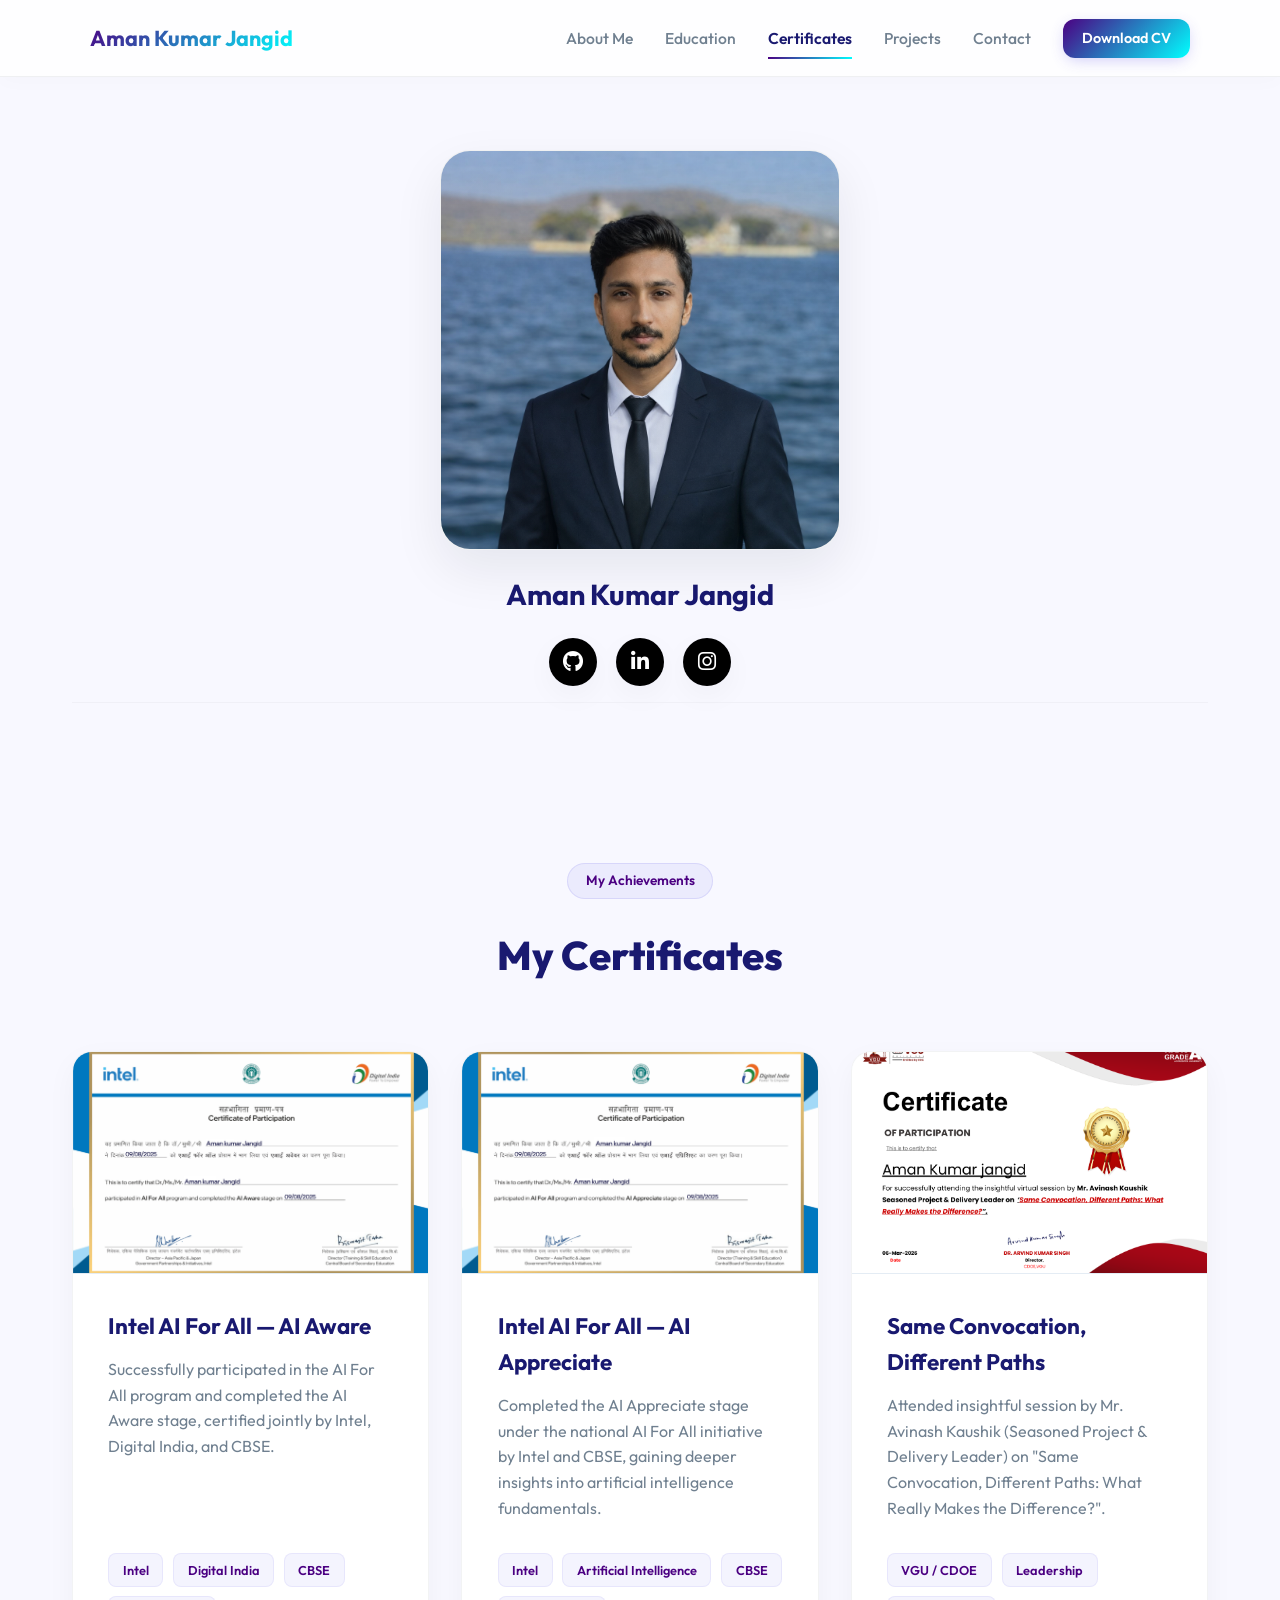
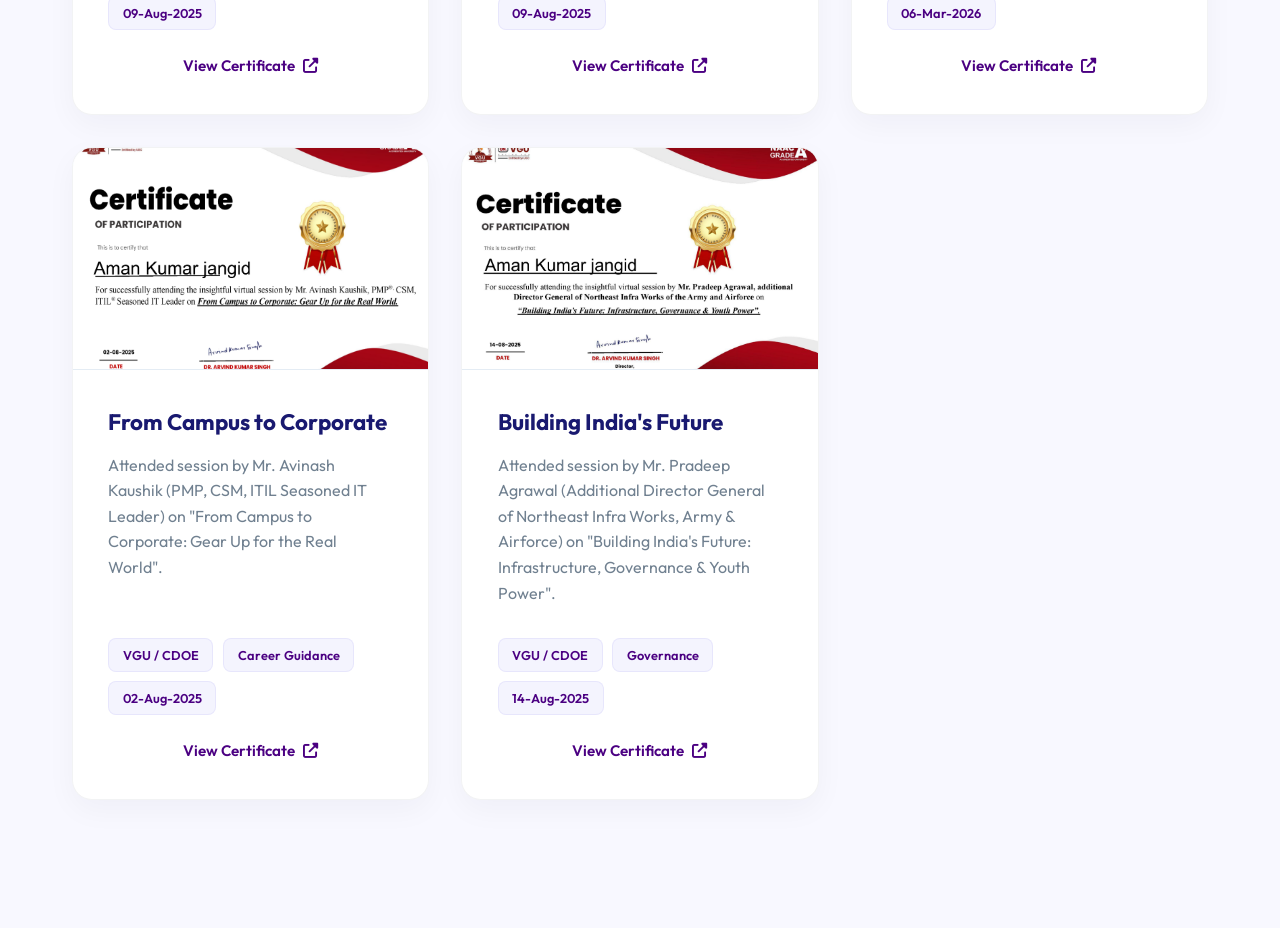
==== commit 13470a5c: "Update certificate.html" ====
--- a/certificate.html
+++ b/certificate.html
@@ -34,8 +34,8 @@
         <nav class="nav" id="navMenu">
             <a href="index.html" class="nav-link">About Me</a>
             <a href="education.html" class="nav-link">Education</a>
+            <a href="certificate.html" class="nav-link active">Certificates</a>
             <a href="project.html" class="nav-link">Projects</a>
-            <a href="certificate.html" class="nav-link active">Certificates</a>
             <a href="contact.html" class="nav-link">Contact</a>
             <a href="image_resume/Aman_resume.pdf" download="Aman_Kumar_Jangid_CV.pdf" class="btn-cv">Download CV</a>
         </nav>
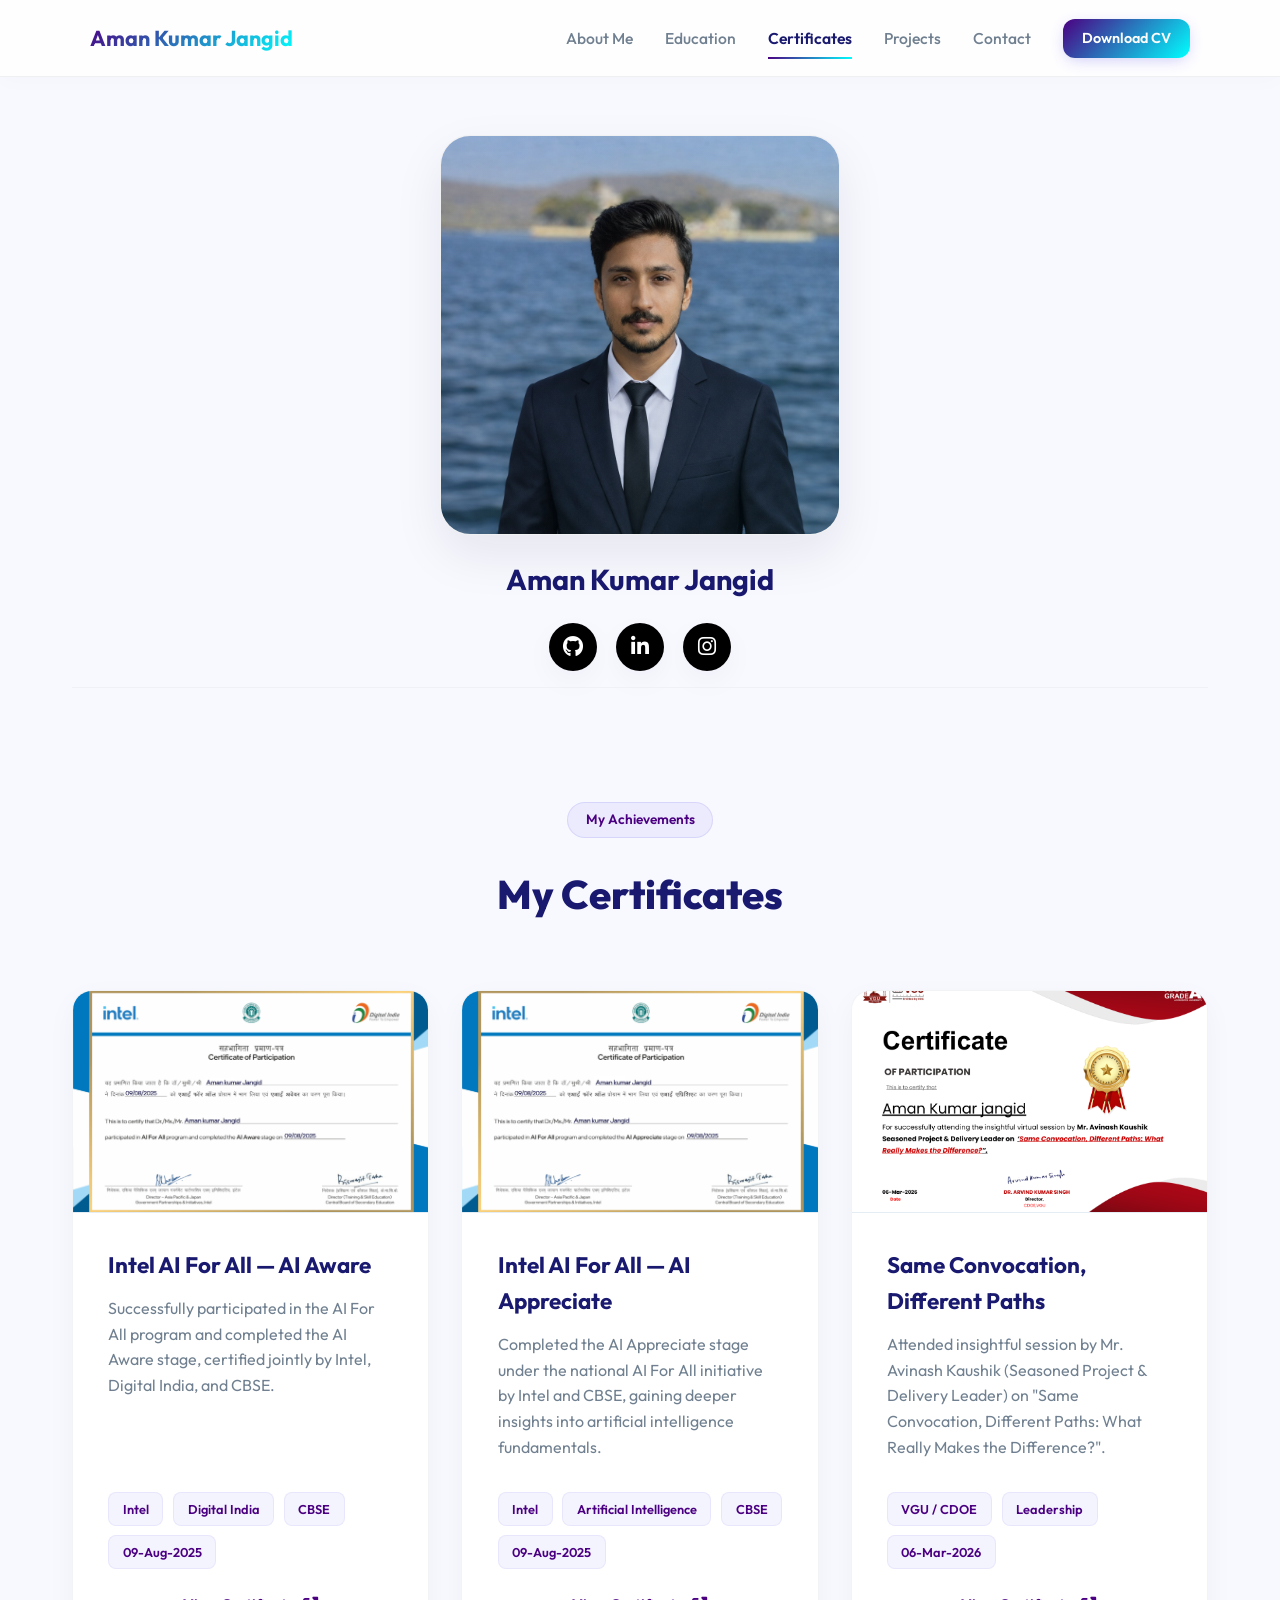
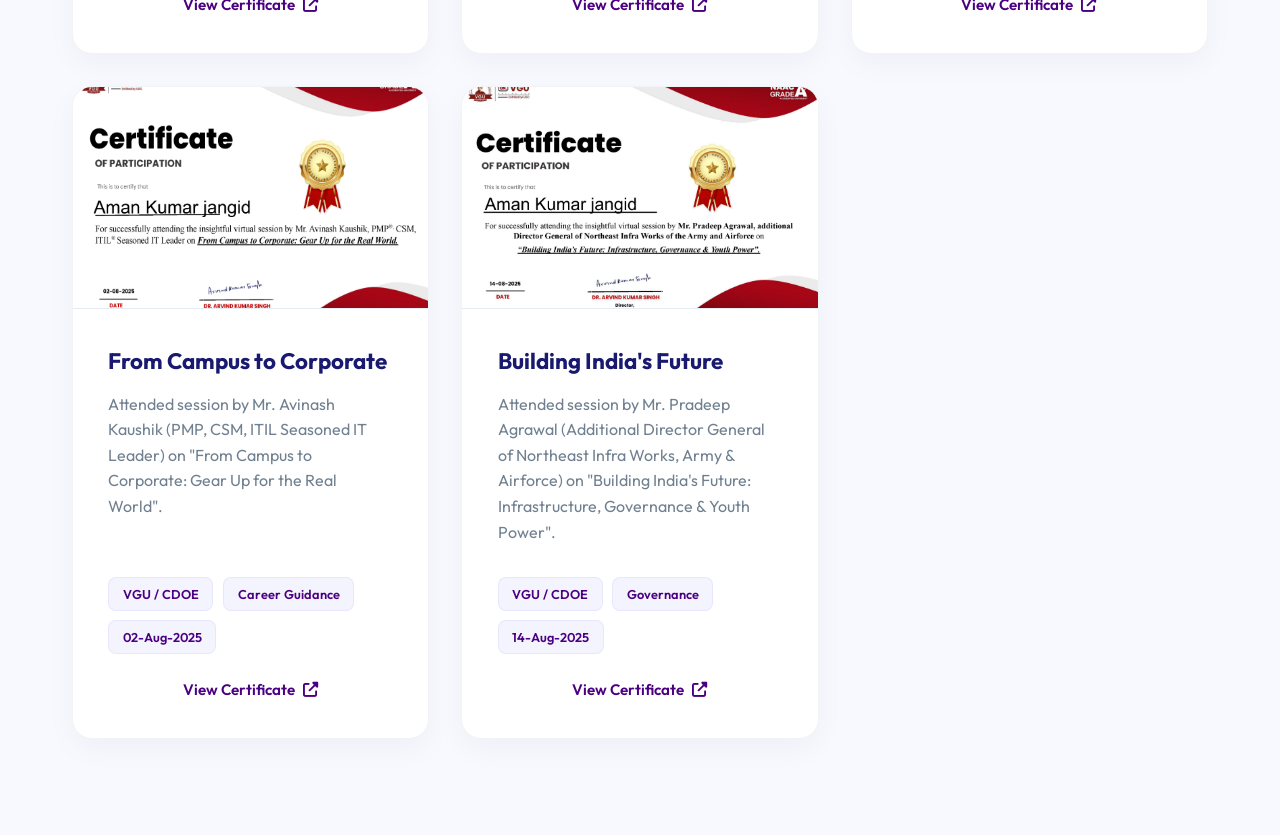
==== commit e39ca2e5: "certificate add update" ====
--- a/certificate.html
+++ b/certificate.html
@@ -43,7 +43,7 @@
 
     <main class="container">
         <!-- Profile Header Section -->
-        <section class="profile-header-section" style="display: flex; flex-direction: column; align-items: center; text-align: center; gap: 0.8rem; padding: 2.5rem 0 1rem 0;">
+        <section class="profile-header-section" style="display: flex; flex-direction: column; align-items: center; text-align: center; gap: 0.8rem; padding: 50px 0 1rem 0;">
             <div class="about-image-wrapper" style="margin: 0 auto;">
                 <img src="image_resume/aman.jpeg" alt="Aman Kumar Jangid" class="about-image">
             </div>
--- a/style.css
+++ b/style.css
@@ -199,7 +199,7 @@
 
 /* Main Container and Spacing between Sections */
 .container {
-    padding-top: 110px;
+    padding-top: 85px;
     max-width: 1200px;
     margin: 0 auto;
     padding-left: 2rem;
@@ -207,7 +207,8 @@
 }
 
 section {
-    padding: 6rem 0;
+    padding-top: 50px;
+    padding-bottom: 4rem;
     margin-bottom: 4rem; /* Spacing between sections */
     border-bottom: 1px solid rgba(0, 0, 0, 0.03);
 }
@@ -230,8 +231,9 @@
     margin-top: 0.5rem;
 }
 
-/* About Section */
+/* About Section (Index Page) */
 .about-section {
+    padding-top: 0 !important;
     display: flex;
     align-items: center;
 }
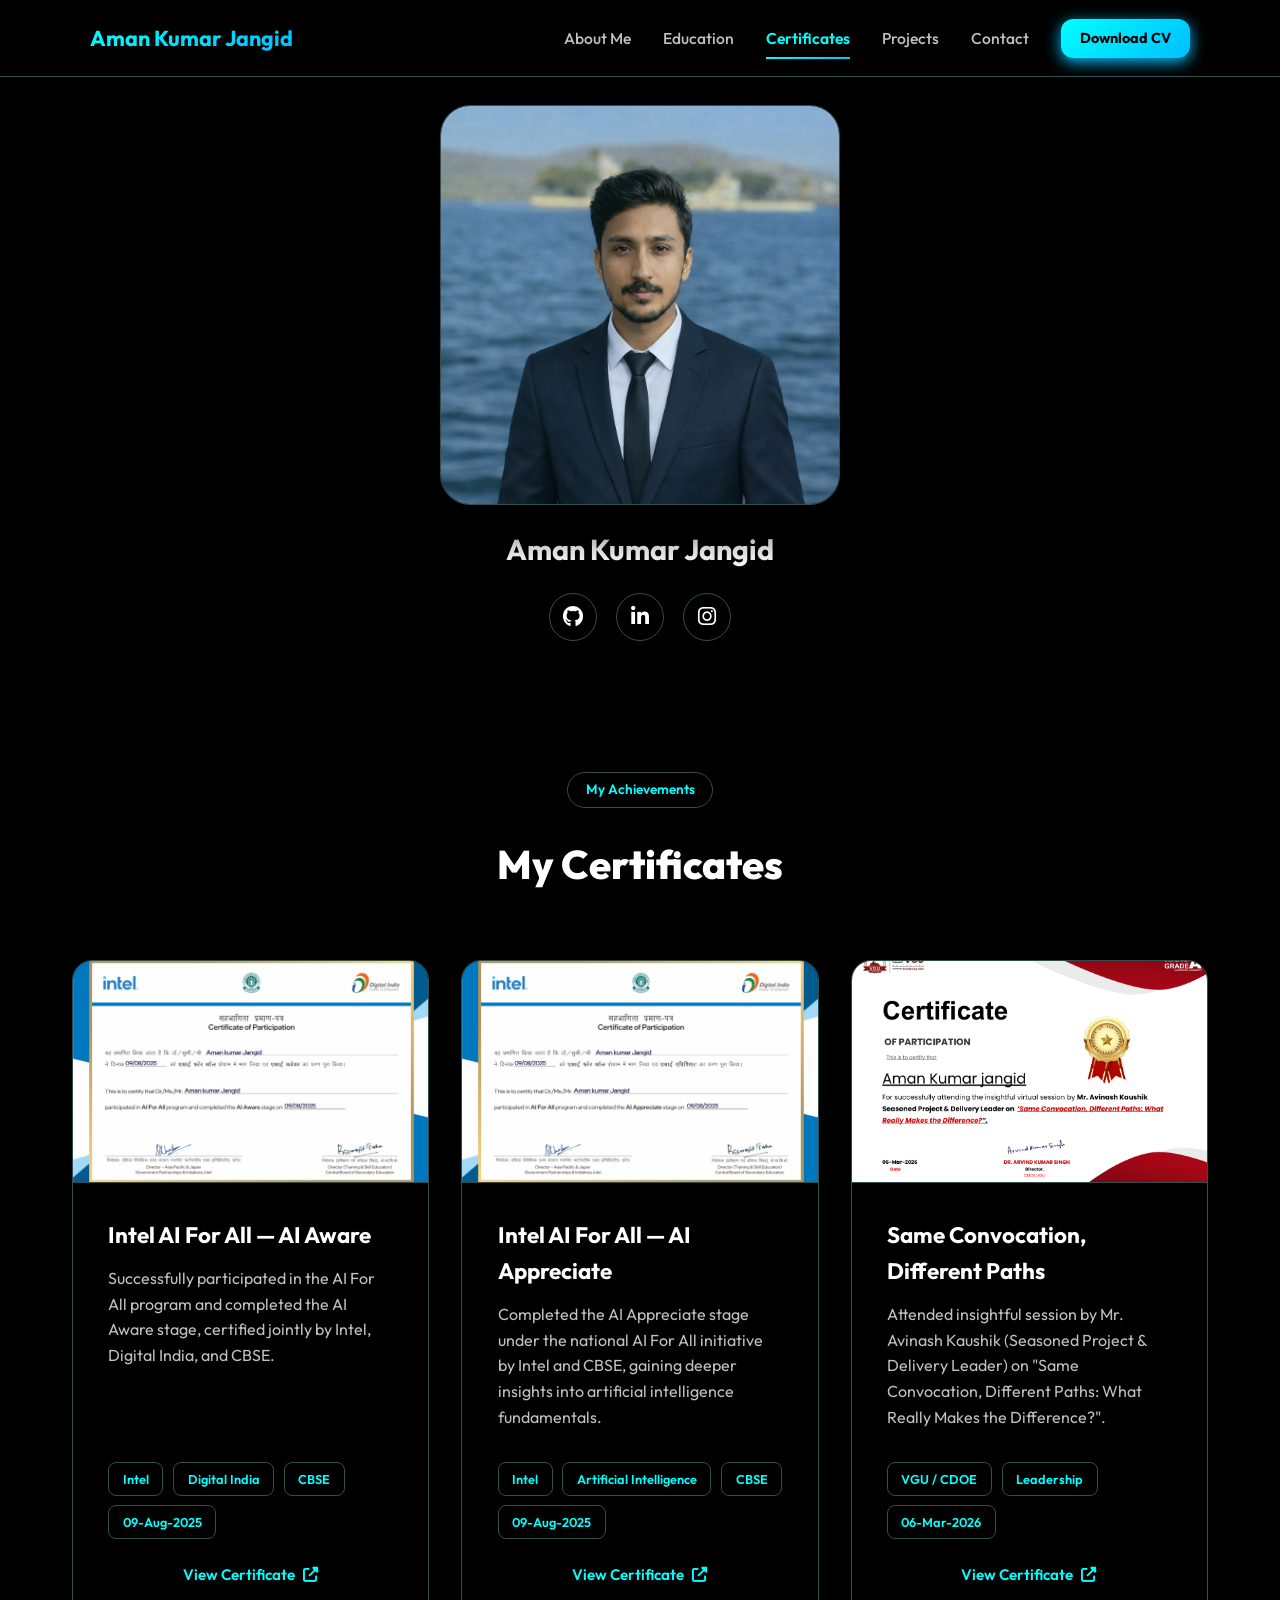
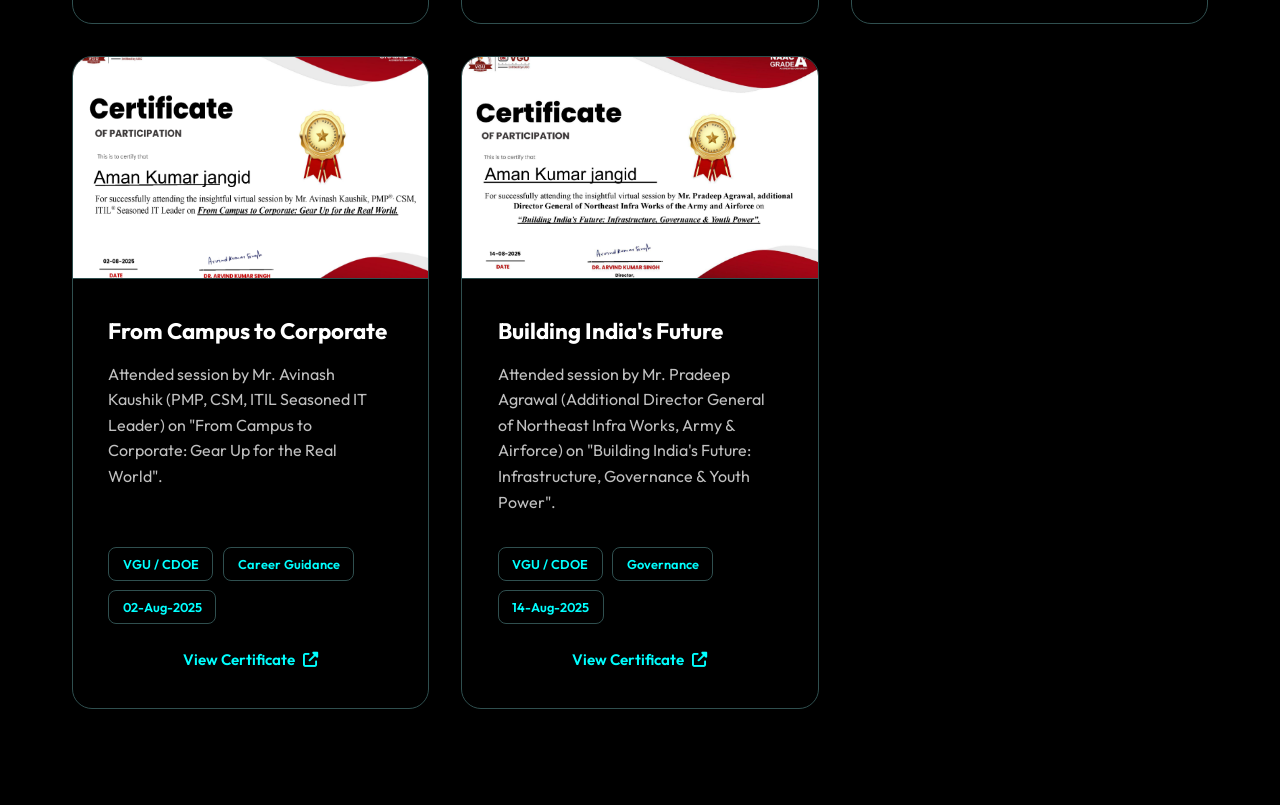
==== commit 7499aa08: "new style" ====
--- a/certificate.html
+++ b/certificate.html
@@ -17,7 +17,7 @@
     <!-- Background Video -->
     <div class="video-bg-container">
         <video autoplay loop muted playsinline class="video-bg">
-            <source src="image_resume/3d.mp4" type="video/mp4">
+            <source src="image_resume/4d.mp4" type="video/mp4">
         </video>
         <div class="video-bg-overlay"></div>
     </div>
@@ -43,7 +43,7 @@
 
     <main class="container">
         <!-- Profile Header Section -->
-        <section class="profile-header-section" style="display: flex; flex-direction: column; align-items: center; text-align: center; gap: 0.8rem; padding: 50px 0 1rem 0;">
+        <section class="profile-header-section" style="display: flex; flex-direction: column; align-items: center; text-align: center; gap: 0.8rem; padding: 20px 0 1rem 0;">
             <div class="about-image-wrapper" style="margin: 0 auto;">
                 <img src="image_resume/aman.jpeg" alt="Aman Kumar Jangid" class="about-image">
             </div>
--- a/style.css
+++ b/style.css
@@ -1,17 +1,17 @@
 /* Core Design Tokens and Reset */
 :root {
-    --bg-primary: ghostwhite;
-    --bg-secondary: white;
-    --text-primary: midnightblue;
-    --text-secondary: slategray;
-    --accent-indigo: indigo;
-    --primary-color: var(--accent-indigo);
+    --bg-primary: black;
+    --bg-secondary: black;
+    --text-primary: white;
+    --text-secondary: silver;
+    --accent-indigo: deepskyblue;
+    --primary-color: deepskyblue;
     --accent-cyan: cyan;
-    --gradient-accent: linear-gradient(135deg, var(--accent-indigo), var(--accent-cyan));
-    --glass-bg: rgba(255, 255, 255, 0.8);
-    --glass-border: rgba(15, 23, 42, 0.06);
-    --card-shadow: 0 10px 30px rgba(15, 23, 42, 0.04);
-    --card-shadow-hover: 0 20px 40px rgba(15, 23, 42, 0.08);
+    --gradient-accent: linear-gradient(135deg, cyan, deepskyblue);
+    --glass-bg: black;
+    --glass-border: darkslategray;
+    --card-shadow: 0 10px 30px black;
+    --card-shadow-hover: 0 20px 40px black;
     --font-sans: 'Outfit', sans-serif;
     --transition-smooth: all 0.3s cubic-bezier(0.4, 0, 0.2, 1);
 }
@@ -44,13 +44,11 @@
     justify-content: space-between;
     align-items: center;
     padding: 1.1rem 7%;
-    background: var(--glass-bg);
-    backdrop-filter: blur(12px);
-    -webkit-backdrop-filter: blur(12px);
+    background: black;
     border-bottom: 1px solid var(--glass-border);
     z-index: 1000;
     transition: var(--transition-smooth);
-    box-shadow: 0 4px 20px rgba(0, 0, 0, 0.02);
+    box-shadow: 0 4px 20px black;
 }
 
 .logo {
@@ -100,11 +98,11 @@
 }
 
 .nav-link:hover {
-    color: var(--text-primary);
+    color: cyan;
 }
 
 .nav-link.active {
-    color: var(--text-primary);
+    color: cyan;
     font-weight: 600;
 }
 
@@ -123,20 +121,20 @@
     padding: 0.5rem 1.2rem;
     border-radius: 12px;
     font-size: 0.9rem;
-    font-weight: 600;
+    font-weight: 700;
     text-decoration: none;
     cursor: pointer;
     background: var(--gradient-accent);
-    color: white !important; /* Pure White */
+    color: black !important;
     border: none;
-    box-shadow: 0 4px 15px -3px rgba(79, 70, 229, 0.3); /* Indigo Shadow */
+    box-shadow: 0 4px 15px deepskyblue;
     transition: var(--transition-smooth);
     white-space: nowrap;
 }
 
 .btn-cv:hover {
     transform: translateY(-2px);
-    box-shadow: 0 8px 20px -3px rgba(79, 70, 229, 0.5);
+    box-shadow: 0 8px 20px cyan;
 }
 
 /* Mobile Nav Toggle Button */
@@ -287,10 +285,10 @@
 }
 
 .social-icon:hover {
-    color: white;
+    color: black;
     background: var(--gradient-accent);
     transform: translateY(-4px);
-    box-shadow: 0 10px 20px rgba(79, 70, 229, 0.2);
+    box-shadow: 0 10px 20px cyan;
     border-color: transparent;
 }
 
@@ -301,7 +299,7 @@
     aspect-ratio: 1;
     background: var(--bg-secondary);
     border: 1px solid var(--glass-border);
-    box-shadow: 0 20px 50px rgba(15, 23, 42, 0.08);
+    box-shadow: 0 20px 50px black;
     max-width: 400px;
     margin: 0 auto;
 }
@@ -311,7 +309,7 @@
     position: absolute;
     inset: 0;
     background: var(--gradient-accent);
-    opacity: 0.03;
+    opacity: 0.05;
     z-index: 1;
     transition: var(--transition-smooth);
 }
@@ -332,12 +330,12 @@
     display: inline-block;
     padding: 0.4rem 1.1rem;
     border-radius: 50px;
-    background: rgba(79, 70, 229, 0.07);
-    color: var(--accent-indigo);
+    background: black;
+    color: cyan;
     font-size: 0.85rem;
     font-weight: 600;
     margin-bottom: 1rem;
-    border: 1px solid rgba(79, 70, 229, 0.12);
+    border: 1px solid darkslategray;
 }
 
 .about-title {
@@ -389,7 +387,7 @@
 }
 
 .skills-list li:hover {
-    color: var(--text-primary);
+    color: cyan;
 }
 
 .skill-dot {
@@ -397,7 +395,7 @@
     height: 8px;
     border-radius: 50%;
     background: var(--accent-cyan);
-    box-shadow: 0 0 10px rgba(6, 182, 212, 0.4);
+    box-shadow: 0 0 10px cyan;
 }
 
 /* Education Section Styling */
@@ -433,7 +431,7 @@
 .education-card:hover {
     transform: translateY(-2px);
     box-shadow: var(--card-shadow-hover);
-    border-color: rgba(79, 70, 229, 0.1);
+    border-color: cyan;
 }
 
 .education-card::before {
@@ -462,11 +460,11 @@
 .education-duration {
     font-size: 0.85rem;
     font-weight: 600;
-    color: var(--accent-indigo);
-    background: rgba(79, 70, 229, 0.06);
+    color: cyan;
+    background: black;
     padding: 0.3rem 0.75rem;
     border-radius: 20px;
-    border: 1px solid rgba(79, 70, 229, 0.1);
+    border: 1px solid darkslategray;
     white-space: nowrap;
 }
 
@@ -486,7 +484,7 @@
     padding: 0.9rem 2.2rem;
     border-radius: 14px;
     font-size: 1rem;
-    font-weight: 600;
+    font-weight: 700;
     text-decoration: none;
     cursor: pointer;
     transition: var(--transition-smooth);
@@ -494,14 +492,14 @@
 
 .btn-primary {
     background: var(--gradient-accent);
-    color: white; /* Pure White */
+    color: black;
     border: none;
-    box-shadow: 0 10px 25px -5px rgba(79, 70, 229, 0.3); /* Indigo Shadow */
+    box-shadow: 0 4px 15px black;
 }
 
 .btn-primary:hover {
     transform: translateY(-2px);
-    box-shadow: 0 15px 30px -5px rgba(79, 70, 229, 0.45);
+    box-shadow: 0 8px 20px black;
 }
 
 .btn-primary:active {
@@ -524,7 +522,7 @@
 .project-card {
     background-color: var(--bg-secondary);
     border-radius: 20px;
-    border: 1px solid rgba(15, 23, 42, 0.05);
+    border: 1px solid var(--glass-border);
     box-shadow: var(--card-shadow);
     transition: var(--transition-smooth);
     overflow: hidden;
@@ -535,15 +533,15 @@
 .project-card:hover {
     transform: translateY(-6px);
     box-shadow: var(--card-shadow-hover);
-    border-color: rgba(79, 70, 229, 0.1);
+    border-color: cyan;
 }
 
 .project-image {
     width: 100%;
     aspect-ratio: 16 / 10;
     overflow: hidden;
-    background-color: aliceblue;
-    border-bottom: 1px solid rgba(15, 23, 42, 0.05);
+    background-color: black;
+    border-bottom: 1px solid var(--glass-border);
 }
 
 .project-image img {
@@ -588,11 +586,11 @@
 .tech-tag {
     font-size: 0.8rem;
     font-weight: 600;
-    color: var(--accent-indigo);
-    background: rgba(79, 70, 229, 0.06);
+    color: cyan;
+    background: black;
     padding: 0.35rem 0.85rem;
     border-radius: 8px;
-    border: 1px solid rgba(79, 70, 229, 0.08);
+    border: 1px solid darkslategray;
 }
 
 .project-link {
@@ -600,7 +598,7 @@
     display: inline-flex;
     align-items: center;
     gap: 0.5rem;
-    color: var(--accent-indigo);
+    color: cyan;
     text-decoration: none;
     font-weight: 600;
     font-size: 0.95rem;
@@ -609,7 +607,7 @@
 }
 
 .project-link:hover {
-    color: var(--accent-cyan);
+    color: white;
 }
 
 .link-icon {
@@ -636,7 +634,7 @@
     border-radius: 24px;
     padding: 3rem;
     box-shadow: var(--card-shadow);
-    border: 1px solid rgba(15, 23, 42, 0.04);
+    border: 1px solid var(--glass-border);
 }
 
 @media (max-width: 576px) {
@@ -648,47 +646,89 @@
 .contact-form {
     display: flex;
     flex-direction: column;
-    gap: 1.5rem;
-}
-
-.form-group {
-    display: flex;
-    flex-direction: column;
-    gap: 0.5rem;
+    gap: 1.8rem;
+}
+
+.floating-group {
+    position: relative;
+    display: block;
+    margin-top: 0.6rem;
+}
+
+.form-input {
+    width: 100%;
+    height: 54px;
+    padding: 0 1.2rem;
+    border-radius: 12px;
+    border: 1.5px solid cyan;
+    background-color: black;
+    color: white;
+    font-size: 1rem;
+    font-family: var(--font-sans);
+    outline: none;
+    transition: var(--transition-smooth);
+}
+
+.form-textarea {
+    width: 100%;
+    min-height: 120px;
+    padding: 1rem 1.2rem;
+    border-radius: 12px;
+    border: 1.5px solid cyan;
+    background-color: black;
+    color: white;
+    font-size: 1rem;
+    font-family: var(--font-sans);
+    outline: none;
+    transition: var(--transition-smooth);
+    resize: vertical;
 }
 
 .form-label {
+    position: absolute;
+    top: 0;
+    left: 1rem;
+    transform: translateY(-50%);
+    font-size: 0.85rem;
+    font-weight: 700;
+    color: cyan;
+    background-color: black;
+    padding: 0 0.5rem;
+    border-radius: 4px;
+    pointer-events: none;
+    z-index: 2;
+    transition: var(--transition-smooth);
+}
+
+.form-input::placeholder, .form-textarea::placeholder {
+    color: dimgray;
     font-size: 0.95rem;
-    font-weight: 600;
-    color: var(--text-primary);
-    margin-left: 0.2rem;
-}
-
-.form-input, .form-textarea {
-    font-family: var(--font-sans);
-    font-size: 1rem;
-    padding: 0.9rem 1.1rem;
-    border-radius: 12px;
-    border: 1px solid lightgray;
-    background-color: white;
-    color: var(--text-primary);
-    transition: var(--transition-smooth);
-    outline: none;
-}
-
-.form-input::placeholder, .form-textarea::placeholder {
-    color: lightslategray;
 }
 
 .form-input:focus, .form-textarea:focus {
-    border-color: var(--accent-indigo);
-    box-shadow: 0 0 0 4px rgba(79, 70, 229, 0.12);
+    border-color: deepskyblue;
+    box-shadow: 0 0 12px darkslategray;
+}
+
+.form-input:focus ~ .form-label, .form-textarea:focus ~ .form-label {
+    color: deepskyblue;
 }
 
 .btn-submit {
     align-self: flex-start;
     width: 100%;
     margin-top: 1rem;
+    background: mediumseagreen !important;
+    border: none !important;
+    color: white !important;
+    box-shadow: 0 4px 20px mediumseagreen !important;
+    transition: var(--transition-smooth);
+}
+
+.btn-submit:hover {
+    background: forestgreen !important;
+    transform: translateY(-2px);
+    box-shadow: 0 8px 30px springgreen !important;
 }
 
 @media (min-width: 576px) {
@@ -700,8 +740,6 @@
 /* ==========================================
    Web3Forms Custom Premium Notifications & Loader
    ========================================== */
-
-
 
 /* Form Status Messages */
 .form-status {
@@ -732,15 +770,15 @@
 }
 
 .form-status.success {
-    background: rgba(16, 185, 129, 0.06);
-    border-color: rgba(16, 185, 129, 0.2);
-    color: darkgreen;
+    background: black;
+    border-color: mediumseagreen;
+    color: mediumseagreen;
 }
 
 .form-status.error {
-    background: rgba(239, 68, 68, 0.06);
-    border-color: rgba(239, 68, 68, 0.2);
-    color: darkred;
+    background: black;
+    border-color: crimson;
+    color: crimson;
 }
 
 .status-icon {
@@ -752,7 +790,7 @@
     height: 22px;
     border-radius: 50%;
     background: currentColor;
-    color: white;
+    color: black;
     font-weight: bold;
 }
 
@@ -775,9 +813,9 @@
 .btn-submit .spinner {
     width: 18px;
     height: 18px;
-    border: 2.5px solid rgba(255, 255, 255, 0.3);
+    border: 2.5px solid darkslategray;
     border-radius: 50%;
-    border-top-color: white;
+    border-top-color: cyan;
     animation: spin 0.8s linear infinite;
     display: inline-block;
 }
@@ -815,7 +853,7 @@
     border-radius: 24px;
     padding: 3rem;
     box-shadow: var(--card-shadow);
-    border: 1px solid rgba(15, 23, 42, 0.04);
+    border: 1px solid var(--glass-border);
     display: flex;
     flex-direction: column;
     gap: 1.5rem;
@@ -850,23 +888,23 @@
 }
 
 .contact-info-column .about-contact-info i {
-    color: var(--primary-color);
+    color: cyan;
     font-size: 1.4rem;
     width: 44px;
     height: 44px;
-    background: rgba(79, 70, 229, 0.06);
+    background: black;
     border-radius: 50%;
     display: inline-flex;
     justify-content: center;
     align-items: center;
     flex-shrink: 0;
     transition: var(--transition-smooth);
-    border: 1px solid rgba(79, 70, 229, 0.1);
+    border: 1px solid darkslategray;
 }
 
 .contact-info-column .about-contact-info p:hover i {
     background: var(--gradient-accent);
-    color: white; /* Pure White */
+    color: black;
     transform: translateY(-2px);
     border-color: transparent;
 }
@@ -938,10 +976,8 @@
         right: -100%;
         width: min(78vw, 300px);
         height: 100vh;
-        background: rgba(255, 255, 255, 0.98);
-        backdrop-filter: blur(24px);
-        -webkit-backdrop-filter: blur(24px);
-        box-shadow: -10px 0 35px rgba(15, 23, 42, 0.12);
+        background: black;
+        box-shadow: -10px 0 35px black;
         display: flex;
         flex-direction: column;
         justify-content: flex-start;
@@ -961,7 +997,7 @@
         font-size: 1.1rem;
         width: 100%;
         padding: 0.6rem 0;
-        border-bottom: 1px solid rgba(15, 23, 42, 0.04);
+        border-bottom: 1px solid darkslategray;
     }
 
     .nav-link::after {
@@ -969,10 +1005,10 @@
     }
 
     .nav-link.active {
-        color: var(--accent-indigo);
+        color: cyan;
         font-weight: 700;
         padding-left: 0.5rem;
-        border-left: 3px solid var(--accent-indigo);
+        border-left: 3px solid cyan;
     }
 
     .btn-cv {
@@ -1137,7 +1173,7 @@
 .certificate-card {
     background: var(--bg-secondary);
     border-radius: 20px;
-    border: 1px solid rgba(15, 23, 42, 0.06);
+    border: 1px solid var(--glass-border);
     box-shadow: var(--card-shadow);
     transition: var(--transition-smooth);
     overflow: hidden;
@@ -1148,18 +1184,18 @@
 
 .certificate-card:hover {
     transform: translateY(-8px);
-    box-shadow: 0 25px 45px -10px rgba(79, 70, 229, 0.18);
-    border-color: rgba(79, 70, 229, 0.25);
+    box-shadow: 0 25px 45px black;
+    border-color: cyan;
 }
 
 .certificate-thumb-wrapper {
     position: relative;
     width: 100%;
     aspect-ratio: 16 / 11;
-    background: #f8fafc;
+    background: black;
     overflow: hidden;
     cursor: pointer;
-    border-bottom: 1px solid rgba(15, 23, 42, 0.05);
+    border-bottom: 1px solid var(--glass-border);
     display: flex;
     align-items: center;
     justify-content: center;
@@ -1169,7 +1205,7 @@
     width: 100%;
     height: 100%;
     object-fit: contain;
-    background: #ffffff;
+    background: black;
     padding: 0.4rem;
     transition: transform 0.4s cubic-bezier(0.4, 0, 0.2, 1);
     display: block;
@@ -1182,21 +1218,19 @@
 .certificate-overlay {
     position: absolute;
     inset: 0;
-    background: rgba(15, 23, 42, 0.6);
-    backdrop-filter: blur(4px);
-    -webkit-backdrop-filter: blur(4px);
+    background: black;
+    opacity: 0;
     display: flex;
     flex-direction: column;
     align-items: center;
     justify-content: center;
     gap: 0.6rem;
-    opacity: 0;
     transition: opacity 0.3s ease;
-    color: #ffffff;
+    color: white;
 }
 
 .certificate-card:hover .certificate-overlay {
-    opacity: 1;
+    opacity: 0.85;
 }
 
 .certificate-overlay span {
@@ -1206,11 +1240,12 @@
     display: flex;
     align-items: center;
     gap: 0.5rem;
-    background: rgba(255, 255, 255, 0.25);
+    background: black;
     padding: 0.45rem 1.1rem;
     border-radius: 30px;
-    border: 1px solid rgba(255, 255, 255, 0.4);
-    box-shadow: 0 4px 15px rgba(0, 0, 0, 0.2);
+    border: 1px solid cyan;
+    box-shadow: 0 4px 15px black;
+    color: cyan;
 }
 
 .certificate-content {
@@ -1232,11 +1267,11 @@
 
 .certificate-issuer {
     font-weight: 600;
-    color: var(--accent-indigo);
-    background: rgba(79, 70, 229, 0.08);
+    color: cyan;
+    background: black;
     padding: 0.3rem 0.8rem;
     border-radius: 30px;
-    border: 1px solid rgba(79, 70, 229, 0.15);
+    border: 1px solid darkslategray;
 }
 
 .certificate-date {
@@ -1264,7 +1299,7 @@
 }
 
 .certificate-speaker i {
-    color: var(--accent-indigo);
+    color: cyan;
     margin-top: 4px;
     flex-shrink: 0;
 }
@@ -1285,7 +1320,7 @@
     padding: 0.7rem 1rem;
     border-radius: 12px;
     font-size: 0.9rem;
-    font-weight: 600;
+    font-weight: 700;
     text-decoration: none;
     transition: var(--transition-smooth);
     cursor: pointer;
@@ -1293,37 +1328,35 @@
 }
 
 .btn-cert-view {
-    background: rgba(79, 70, 229, 0.08);
-    color: var(--accent-indigo);
-    border: 1px solid rgba(79, 70, 229, 0.2);
+    background: black;
+    color: cyan;
+    border: 1px solid cyan;
 }
 
 .btn-cert-view:hover {
-    background: var(--accent-indigo);
-    color: #ffffff;
+    background: cyan;
+    color: black;
     transform: translateY(-2px);
-    box-shadow: 0 4px 12px rgba(79, 70, 229, 0.25);
+    box-shadow: 0 4px 12px cyan;
 }
 
 .btn-cert-download {
     background: var(--gradient-accent);
-    color: #ffffff !important;
+    color: black !important;
     border: none;
-    box-shadow: 0 4px 15px -2px rgba(79, 70, 229, 0.3);
+    box-shadow: 0 4px 15px cyan;
 }
 
 .btn-cert-download:hover {
     transform: translateY(-2px);
-    box-shadow: 0 8px 20px -2px rgba(79, 70, 229, 0.45);
+    box-shadow: 0 8px 20px deepskyblue;
 }
 
 /* Modal Lightbox for Certificate Zoom View */
 .cert-modal {
     position: fixed;
     inset: 0;
-    background: rgba(15, 23, 42, 0.82);
-    backdrop-filter: blur(12px);
-    -webkit-backdrop-filter: blur(12px);
+    background: black;
     z-index: 2000;
     display: flex;
     align-items: center;
@@ -1343,10 +1376,11 @@
     position: relative;
     max-width: 900px;
     width: 100%;
-    background: #ffffff;
+    background: black;
+    border: 1px solid darkslategray;
     border-radius: 24px;
     overflow: hidden;
-    box-shadow: 0 30px 70px rgba(0, 0, 0, 0.4);
+    box-shadow: 0 30px 70px black;
     transform: scale(0.92);
     transition: transform 0.3s cubic-bezier(0.4, 0, 0.2, 1);
     display: flex;
@@ -1362,8 +1396,8 @@
     display: flex;
     align-items: center;
     justify-content: space-between;
-    border-bottom: 1px solid rgba(15, 23, 42, 0.08);
-    background: #fafafa;
+    border-bottom: 1px solid darkslategray;
+    background: black;
 }
 
 .cert-modal-title {
@@ -1388,8 +1422,8 @@
 }
 
 .cert-modal-close:hover {
-    background: rgba(0, 0, 0, 0.08);
-    color: #000;
+    background: darkslategray;
+    color: white;
 }
 
 .cert-modal-body {
@@ -1397,7 +1431,7 @@
     display: flex;
     align-items: center;
     justify-content: center;
-    background: #f1f5f9;
+    background: black;
     max-height: 68vh;
     overflow: auto;
 }
@@ -1407,8 +1441,8 @@
     max-height: 62vh;
     object-fit: contain;
     border-radius: 12px;
-    box-shadow: 0 10px 30px rgba(0, 0, 0, 0.15);
-    background: #ffffff;
+    box-shadow: 0 10px 30px black;
+    background: black;
 }
 
 .cert-modal-footer {
@@ -1416,8 +1450,8 @@
     display: flex;
     justify-content: flex-end;
     gap: 1rem;
-    border-top: 1px solid rgba(15, 23, 42, 0.08);
-    background: #ffffff;
-}
-
-
+    border-top: 1px solid darkslategray;
+    background: black;
+}
+
+
